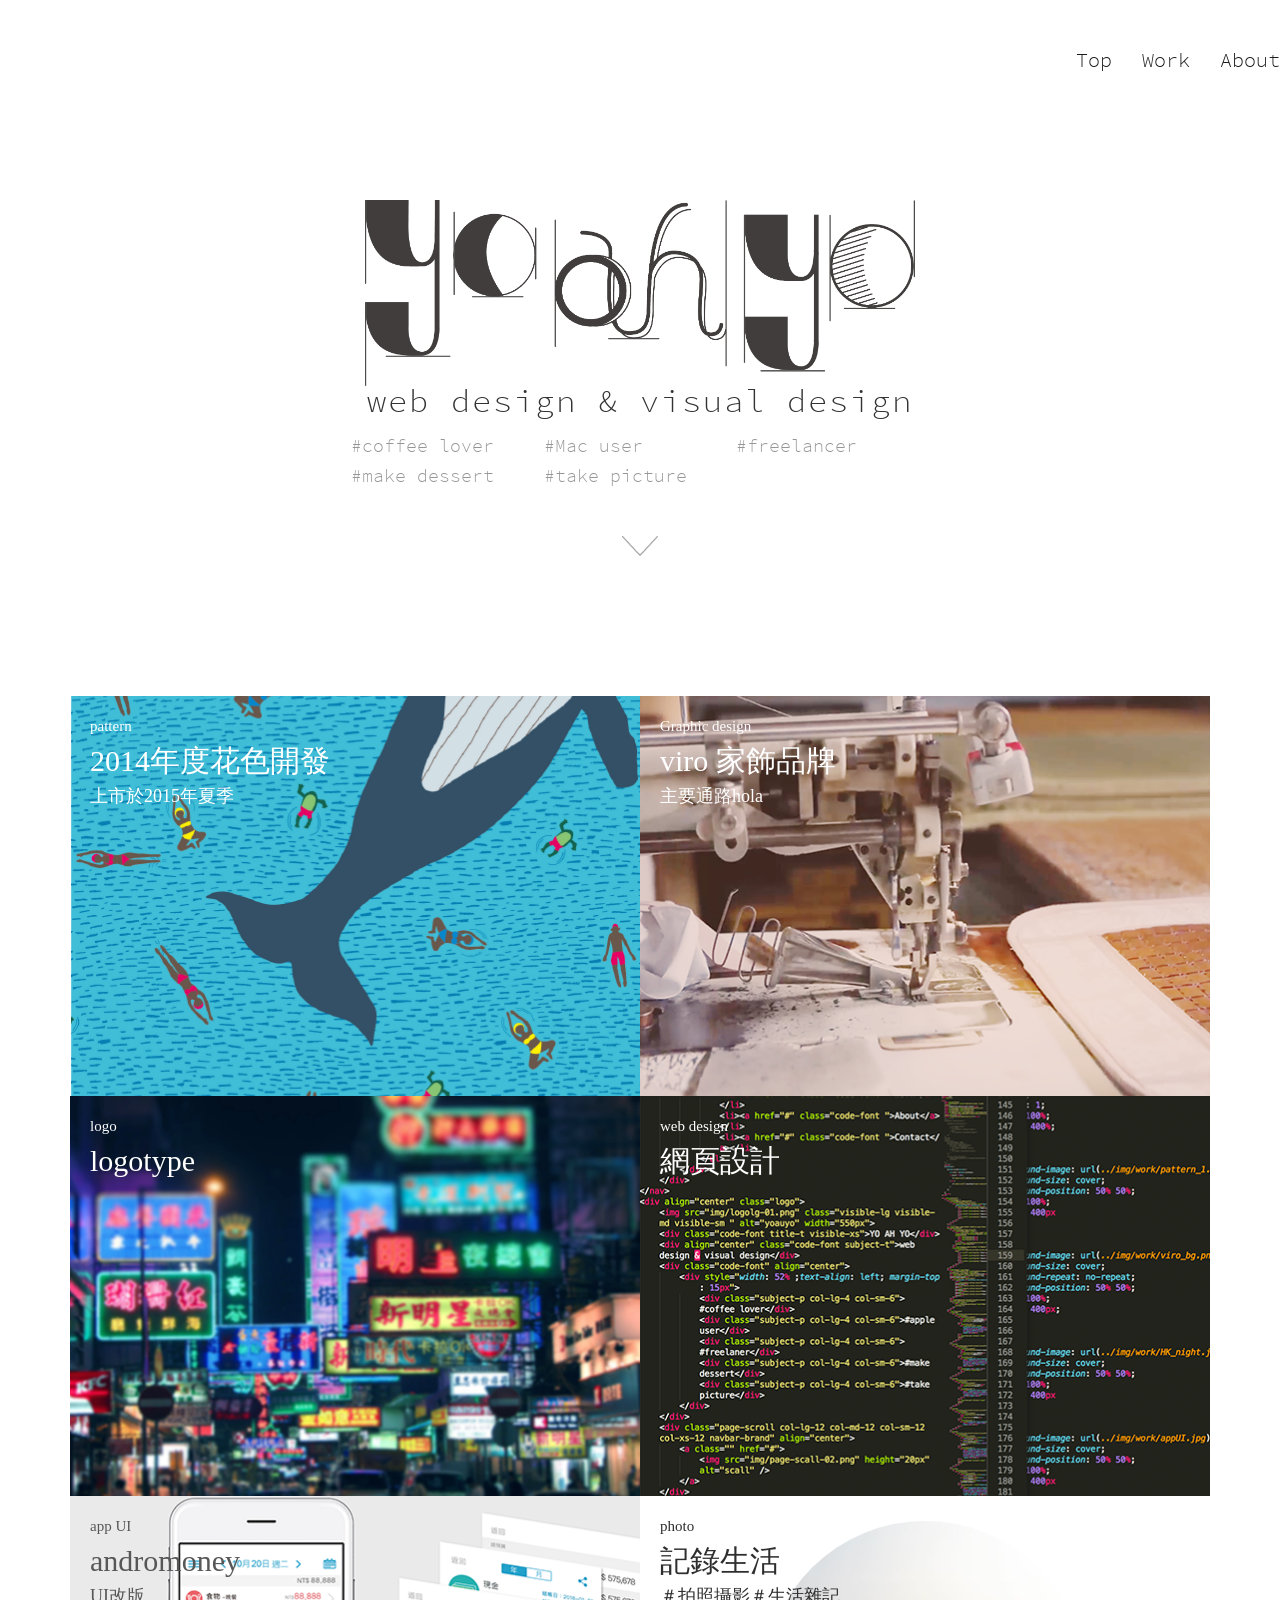
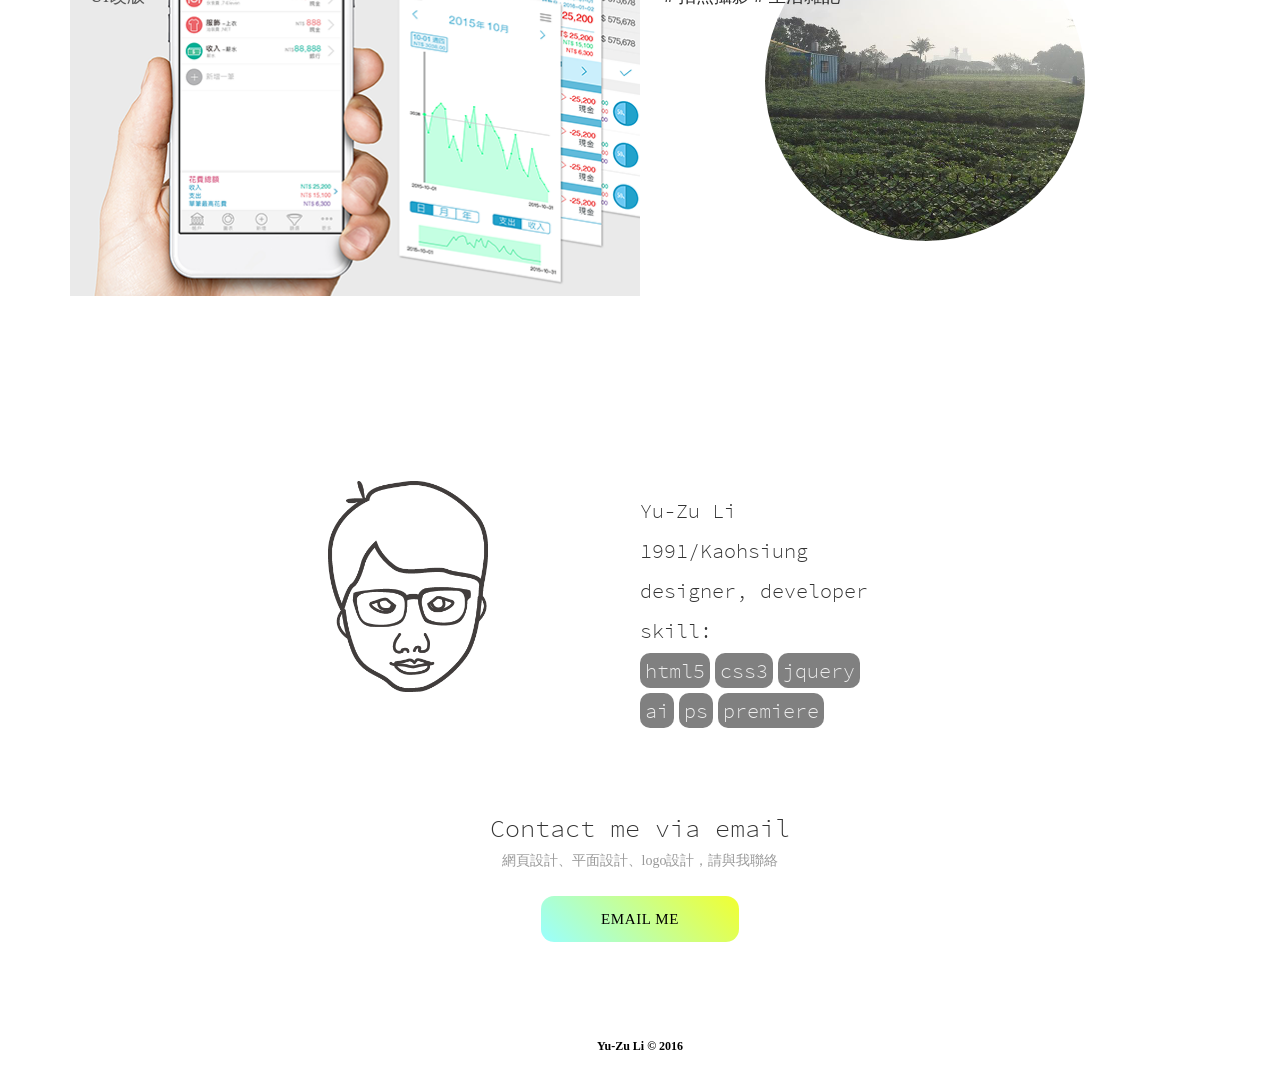
==== index.html @ 6cc07892 "081902" ====
<!DOCTYPE html>
<html lang="zh-Hant-TW">

<head>
    <meta charset="UTF-8">
    <meta name="viewport" content="width=device-width, initial-scale=1">
    <meta name="keywords" content="yoyo design,網頁設計,UI,前端,切版,平面設計,視覺設計,響應式網站,外包,接案,作品集網站,個人作品集,freelancer,psd to html,RWD" />
    <meta name="description" content="yo-ah-yo design" />
    <meta property="og:title" content="yo-ah-yo design" />
    <meta property="og:type" content="web design" />
    <meta property="og:url" content="http://www.yoyowarm.com/" />
    <meta property="og:image" content="http://www.yoyowarm.com/img/logolg-01.png">
    <meta property="og:locale" content="zh_TW" />
    <title>YO-AH-YO web design & visual design</title>
    <link rel="stylesheet" type="text/css" href="bootstrap/css/bootstrap.css">
    <link rel="stylesheet" type="text/css" href="css/style.css">
    <link rel="stylesheet" type="text/css" href="css/reset.css">
    <link rel="stylesheet" type="text/css" href="css/animate.css">
    <link rel="stylesheet" type="text/css" href="nprogress-master/nprogress.css">
    <link rel="stylesheet" type="text/css" href="font-awesome-4.6.3/font-awesome.min.css">
    <link rel="icon" href="img/yo-01.png" type="image/x-icon" />
    <script src="https://ajax.googleapis.com/ajax/libs/jquery/1.11.1/jquery.min.js"></script>
    <script src="bootstrap/js/bootstrap.min.js"></script>
    <script src="nprogress-master/nprogress.js"></script>
    <script src="js/wow.min.js"></script>
    <script src="js/instafeed.js"></script>
    <!--  <script>
    var x;
    $(document).ready(function() {

        $(window).resize(function() {
            
            x = $(window).width();
            if (x > 970) {
                $(".container").addClass('header');
            } else {
                $(".container").removeClass("header")
            }
        });
    });
    </script>
    <script>
    $(function() {
        var shrinkHeader = 1000;
        $(window).scroll(function() {
            var scroll = getCurrentScroll();
            if (scroll >= shrinkHeader) {
                $('.header').addClass('shrink');
            } else {
                $('.header').removeClass('shrink');
            }
        });

        function getCurrentScroll() {
            return window.pageYOffset || document.documentElement.scrollTop;
        }
    });
    </script>
    <script>
    $(function() {

        $(window).scroll(function() {

            var scroll = $(window).scrollTop();

            if (scroll >= 560) {

                $(".scroll").css({"background-position": "50% 0%"});

            } else {

                 $(".scroll").css({"background-position": "50% 50%"});

            }

        });

    })
    </script>-->
    <script>
    $(document).ready(function() {
        // Add smooth scrolling to all links in navbar + footer link
        $(".nav a").on('click', function(event) {
            // Make sure this.hash has a value before overriding default behavior
            if (this.hash !== "") {
                // Prevent default anchor click behavior
                event.preventDefault();

                // Store hash
                var hash = this.hash;

                // Using jQuery's animate() method to add smooth page scroll
                // The optional number (900) specifies the number of milliseconds it takes to scroll to the specified area
                $('html, body').animate({
                    scrollTop: $(hash).offset().top
                }, 800, function() {

                    // Add hash (#) to URL when done scrolling (default click behavior)
                    window.location.hash = hash;
                });
            } // End if
        });
    })
    </script>
    <script type="text/javascript">
    $(function() {
        $(".work").click(function() {
            NProgress.start();
            NProgress.done();
        });
    });
    </script>
    <script>
    $(function() {

        $(window).scroll(function() {

            var scroll = $(window).scrollTop();

            if (scroll >= 560) {

                $(".navbar-scroll").addClass("navbar-fixed-top");

            } else {

                $(".navbar-scroll").removeClass("navbar-fixed-top")

            }

        });

    })
    </script>
    <script type="text/javascript">
    var userFeed = new Instafeed({
        get: 'user',
        userId: '1410287458',
        accessToken: '1410287458.1677ed0.6857c253ad744c9d913aec9f3d56da48'
    });
    userFeed.run();

    function myFunction() {
        userFeed.next();
    }
    </script>
</head>

<body data-spy="scroll">
    <div class="container" id="top">
        <nav class="hidden-xs navbar-scroll">
            <div class="container-fluid col-xs-12">
                <div class="collapse navbar-collapse" style="float: right;margin-right:-50px;margin-top:25px  ">
                    <ul class="nav navbar-nav nav-float nav-text ">
                        <li><a href="#top" class="code-font ">Top</a></li>
                        <li><a href="#work" class="code-font ">Work</a></li>
                        <li><a href="#about" class="code-font ">About</a></li>
                    </ul>
                </div>
            </div>
        </nav>
        <!--top nav-->
        <nav class="navbar navbar-default visible-xs navbar-fixed-top top-nav-collapse">
            <div class="container-fluid col-xs-12">
                <div class="navbar-header" align="">
                    <button type="botton" class="navbar-toggle" data-toggle="collapse" data-target="#myNavbar" aria-expanded="false">
                        <span class="icon-bar"></span>
                        <span class="icon-bar"></span>
                        <span class="icon-bar"></span>
                    </button>
                    <a href="#"><img src="img/logolg-xs-02.png" alt="yo-au-yo" width="150px"></a>
                </div>
                <div class="collapse navbar-collapse" id="myNavbar" aria-expanded="false">
                    <ul class="nav navbar-nav nav-float nav-text mdb-nav">
                        <li><a href="#top" class="code-font ">Top</a></li>
                        <li><a href="#work" class="code-font ">Work</a></li>
                        <li><a href="#about" class="code-font ">About</a></li>
                    </ul>
                </div>
            </div>
        </nav>
        <div align="center" class="logo">
            <img src="img/logolg-01.png" class="visible-lg visible-md visible-sm " alt="yoauyo" width="550px">
            <div class="code-font title-t visible-xs">YO AH YO</div>
            <div align="center" class="code-font subject-t">web design & visual design</div>
            <div class="code-font" align="center">
                <div style="width: 52% ;text-align: left; margin-top: 15px">
                    <div class="subject-p col-lg-4 col-sm-6">#coffee lover</div>
                    <div class="subject-p col-lg-4 col-sm-6">#Mac user</div>
                    <div class="subject-p col-lg-4 col-sm-6">#freelancer</div>
                    <div class="subject-p col-lg-4 col-sm-6">#make dessert</div>
                    <div class="subject-p col-lg-4 col-sm-6">#take picture</div>
                </div>
            </div>
            <div class="page-scroll col-lg-12 col-md-12 col-sm-12 col-xs-12 navbar-brand" align="center">
                <img src="img/page-scall-02.png" height="20px" alt="scall" />
            </div>
        </div>
        <div class="ind_work">
            <div id="work" style="height: 20px"></div>
            <a id="myBtn">
                <div class="work_grid col-md-6 col-sm-12 col-xs-12 ">
                    <div class="work">
                        <div class="work_content">
                            <span class="work_title">pattern</span>
                            <h1 class="work_h1">2014年度花色開發</h1>
                            <p class="work_p">上市於2015年夏季</p>
                        </div>
                        <div class="work_cover ">
                            <div class="work_linear" style="background: linear-gradient(100deg, rgba(89,164,255,1) 0%,rgba(108,175,243,0.26) 52%,rgba(125,185,232,0.98) 99%,rgba(125,185,232,1) 100%); height: 400px;"></div>
                        </div>
                        <div class="work_img scroll" id="work_1" align="center">
                        </div>
                    </div>
                </div>
            </a>
            <a id="myBtn02">
                <div class="work_grid col-md-6 col-sm-12 col-xs-12">
                    <div class="work">
                        <div class="work_content">
                            <span class="work_title">Graphic design</span>
                            <h1 class="work_h1">viro 家飾品牌</h1>
                            <p class="work_p">主要通路hola</p>
                        </div>
                        <div class="work_cover ">
                            <div style="background: linear-gradient(135deg, rgba(219,170,111,1) 15%,rgba(219,170,111,0.77) 27%,rgba(193,143,84,0.21) 56%,rgba(167,115,56,1) 85%,rgba(153,101,42,1) 100%); height: 400px; "></div>
                        </div>
                        <div style="height: 400px; width: 100%;">
                            <div class=" scroll" id="work_2" align="center">
                            </div>
                        </div>
                    </div>
                </div>
            </a>
            <a id="myBtn03">
                <div class="work_grid col-md-6 col-sm-12 col-xs-12">
                    <div class="work">
                        <div class="work_content">
                            <span class="work_title">logo</span>
                            <h1 class="work_h1">logotype</h1>
                        </div>
                        <div class="work_cover ">
                            <div style="background: linear-gradient(130deg, rgba(0,60,114,1) 0%,rgba(0,60,114,1) 10%,rgba(0,60,114,0.26) 52%,rgba(0,60,114,1) 92%,rgba(0,60,114,1) 99%); height: 400px;">
                            </div>
                        </div>
                        <div class="work_img scroll" id="work_3" align="center">
                        </div>
                    </div>
                </div>
            </a>
            <a id="myBtn04">
                <div class="work_grid col-md-6 col-sm-12 col-xs-12">
                    <div class="work">
                        <div class="work_content">
                            <span class="work_title">web design</span>
                            <h1 class="work_h1">網頁設計</h1>
                        </div>
                        <div class="work_cover ">
                            <div style="background: linear-gradient(130deg, rgba(66,63,76,1) 8%,rgba(65,63,77,1) 18%,rgba(63,63,80,0.21) 48%,rgba(61,64,82,1) 79%,rgba(60,64,84,1) 100%); height: 400px;">
                            </div>
                        </div>
                        <div class="work_img scroll" id="work_4" align="center">
                        </div>
                    </div>
                </div>
            </a>
            <a id="myBtn05">
                <div class="work_grid col-md-6 col-sm-12 col-xs-12">
                    <div class="work">
                        <div class="work_content">
                            <span class="work_title" style="color: #575757">app UI</span>
                            <h1 class="work_h1" style="color: #575757">andromoney</h1>
                            <p class="work_p" style="color: #575757">UI改版</p>
                        </div>
                        <div class="work_cover ">
                            <div style="background: linear-gradient(135deg,rgba(207,255,255,1) 0%,rgba(206,254,255,1) 1%,rgba(167,227,247,0) 40%,rgba(155,219,245,0) 52%,rgba(143,211,242,0) 64%,rgba(108,186,235,0.97) 99%,rgba(108,186,235,1) 100%); height: 400px;"></div>
                        </div>
                        <div class="work_img scroll" id="work_5" align="center">
                        </div>
                    </div>
                </div>
            </a>
            <a id="myBtn06">
                <div class="work_grid col-md-6 col-sm-12 col-xs-12">
                    <div class="work">
                        <div class="work_content">
                            <span class="work_title" style="color: #2e2e2e">photo</span>
                            <h1 class="work_h1" style="color: #2e2e2e">記錄生活</h1>
                            <p class="work_p" style="color: #2e2e2e">＃拍照攝影＃生活雜記</p>
                        </div>
                        <div class="work_cover " style="padding-top: 25px">
                            <div style="background: linear-gradient(135deg, rgba(90,150,150,1) 1%,rgba(90,150,150,0.95) 4%,rgba(161,204,204,0.21) 53%,rgba(230,255,255,1) 100%); height: 320px;width: 320px;margin: auto; border-radius: 100%"></div>
                        </div>
                        <div style="height: 400px; width: 100%;padding-top: 25px">
                            <div class="scroll" id="work_6" align="center">
                            </div>
                        </div>
                    </div>
                </div>
            </a>
        </div>
    </div>
    <div class="modal fade" id="myModal" role="dialog">
        <div class="modal-dialog">
            <div class="modal-content">
                <div class="project_head " style="">
                    <button type="button" class="close" data-dismiss="modal">&times;</button>
                    <h2 class="project_title">2014年度花色開發</h2>
                    <p class="project_p">上市於2015夏季</p>
                    <p class="project_p">#pattern</p>
                </div>
                <div class="project_body">
                    <div align="center">
                        <div style="margin: 40px" class="pattern_img">
                            <div class="work_content_p">
                                <p>為一家生產竹席床墊的傳產公司，設計年度新花色，拋去過往購買現成花色，重新設計針對購買客群，產出符合時下色彩形象的花色_</p>
                            </div>
                            <div align="left" style="margin-top: 20px"><span class="work_name">布花名稱:swimmimg pool游泳池</span></div>
                            <img width="100%" src="img/work/pattern/simming_pool-01.jpg" alt="swimming pool">
                            <img width="100%" src="img/work/pattern/outdoor-swimming-pool-01.jpg" alt="swimming-pool野餐墊">
                            <div align="left" style="margin-top: 20px"><span class="work_name">布花名稱:城武大拇哥</span></div>
                            <img width="100%" src="img/work/pattern/Shirotake.jpg" alt="城武大拇哥">
                            <img width="100%" src="img/work/pattern/3d_room04.jpg" alt="城武床墊＆和式房間">
                            <div align="left" style="margin-top: 20px"><span class="work_name">布花名稱:bopomo</span></div>
                            <img width="100%" src="img/work/pattern/bopomo(AB).jpg" alt="bopomo">
                            <img width="100%" src="img/work/pattern/ROFN-bopomo.jpg" alt="bopomo便利墊">
                            <div align="left" style="margin-top: 20px"><span class="work_name">3D建模床墊展示</span></div>
                            <img width="100%" src="img/work/pattern/3d_room.jpg" alt="2015新布花3d房間">
                            <img width="100%" src="img/work/pattern/3d_room02.jpg" alt="2015新布花3d房間">
                            <img width="100%" src="img/work/pattern/3d_room03.jpg" alt="2015新布花3d房間">
                        </div>
                    </div>
                </div>
            </div>
        </div>
    </div>
    <div class="modal fade" id="myModal02" role="dialog">
        <div class="modal-dialog">
            <div class="modal-content">
                <div class="project_head ">
                    <button type="button" class="close" data-dismiss="modal">&times;</button>
                    <h2 class="project_title">viro 家飾品牌</h2>
                    <p class="project_p">主要通路hola</p>
                    <p class="project_p">#graphic design</p>
                </div>
                <div class="project_body">
                    <div align="center">
                        <div style="margin: 20px">
                            <img width="60%" src="img/work/viro/viro_logo.jpg" alt="viro logo">
                            <img width="60%" src="img/work/viro/viro-living.jpg" alt="礫窩家居">
                            <div style="border-bottom: 1px dashed #adadad;width: 90%; margin: 40px" align="center"></div>
                            <div align="left" style="margin-top: 20px; margin-left: 30px"><span class="work_name">商品卡</span></div>
                            <img width="70%" src="img/work/viro/Product_Card01.jpg" alt="Product Card">
                            <img width="70%" src="img/work/viro/Product_Card02.jpg" alt="Product Card">
                            <div style="border-bottom: 1px dashed #adadad;width: 90%; margin: 40px" align="center"></div>
                            <div align="left" style="margin-top: 20px; margin-left: 30px"><span class="work_name">2015專案商品卡</span></div>
                            <div><img width="50%" src="img/work/viro/01.png" alt="三角枕">
                                <img width="30%" style="margin-bottom: 50px" src="img/work/viro/05.png" alt="淳風麻將三角立體靠枕商品卡"></div>
                            <div>
                                <img width="50%" src="img/work/viro/02.png" alt="三角枕與連續坐墊">
                                <img width="30%" src="img/work/viro/09.png" alt="淳風麻將連續式座墊商品卡">
                            </div>
                            <div>
                                <img width="50%" src="img/work/viro/03.png" alt="立體坐墊.png">
                                <img width="30%" src="img/work/viro/07.png" alt="淳風麻將立體座墊商品卡">
                            </div>
                            <div>
                                <img width="50%" src="img/work/viro/04.png" alt="枕片2">
                                <img width="30%" src="img/work/viro/08.png" alt="淳風麻將枕套商品卡">
                            </div>
                            <div>
                                <img width="50%" src="img/work/viro/10.png" alt="單人蓆">
                                <img width="30%" src="img/work/viro/06.png" alt="風麻將可拆式涼蓆商品卡">
                            </div>
                            <div style="border-bottom: 1px dashed #adadad;width: 90%; margin: 60px" align="center"></div>
                        </div>
                    </div>
                </div>
            </div>
        </div>
    </div>
    <div class="modal fade" id="myModal03" role="dialog">
        <div class="modal-dialog">
            <div class="modal-content">
                <div class="project_head ">
                    <button type="button" class="close" data-dismiss="modal">&times;</button>
                    <h2 class="project_title">logotype</h2>
                    <p class="project_p"></p>
                    <p class="project_p">#logo</p>
                </div>
                <div class="project_body">
                    <div align="center">
                        <div style="margin-top: 200px">
                            <img width="45%" src="img/work/logo/li-yu-zu.jpg" alt="liyuzu_logo">
                        </div>
                        <div class="logo_content">
                            <img width="55%" src="img/work/logo/yoahyo-01.jpg" alt="yoahyo webdesign">
                        </div>
                        <div class="logo_content">
                            <img width="55%" src="img/work/logo/loofah-01.jpg" alt="在地籽">
                        </div>
                        <div class="logo_content">
                            <img width="45%" src="img/work/logo/dumplings-01.jpg" alt="手工水餃">
                        </div>
                        <div class="logo_content" style="background: #e95535;padding: 80px;">
                            <img style="margin-top: 40px" width="60%" src="img/work/logo/butchers03-01.png" alt="良物肉舖子01">
                        </div>
                        <div class="logo_content">
                            <img width="35%" src="img/work/logo/butchers02-01.png" alt="良物肉舖子02">
                        </div>
                        <div class="logo_content" style="background: #e95535;padding: 50px;">
                            <img width="35%" src="img/work/logo/butchers01-01.png" alt="良物肉舖子03">
                        </div>
                        <div class="logo_content">
                            <img width="88%" src="img/work/logo/kowloon-01.png" alt="九龍皇帝字">
                        </div>
                        <div class="logo_content">
                            <img width="88%" src="img/work/logo/kowloon02-01.png" alt="九龍皇帝字">
                        </div>
                        <div style="margin-bottom: 100px"> </div>
                    </div>
                </div>
            </div>
        </div>
    </div>
    <div class="modal fade" id="myModal04" role="dialog">
        <div class="modal-dialog">
            <div class="modal-content">
                <div class="project_head ">
                    <button type="button" class="close" data-dismiss="modal">&times;</button>
                    <h2 class="project_title">網頁設計</h2>
                    <p class="project_p"></p>
                    <p class="project_p">#web design</p>
                </div>
                <div class="project_body">
                    <div align="center">
                        <div align="left" style="margin-top: 20px; margin-left: 30px"><span class="work_name">茂盛公司官網設計</span></div>
                        <div style="margin: 30px">
                            <div id="myCarousel" class="carousel slide" data-ride="carousel">
                                <!-- Indicators -->
                                <ol class="carousel-indicators">
                                    <li data-target="#myCarousel" data-slide-to="0" class="active"></li>
                                    <li data-target="#myCarousel" data-slide-to="1"></li>
                                </ol>
                                <!-- Wrapper for slides -->
                                <div class="carousel-inner" role="listbox">
                                    <div class="item active">
                                        <img width="70%" style="box-shadow: 1px 1px 15px #656565" src="img/work/web/13.jpg" alt="茂盛官網設計">
                                    </div>
                                    <div class="item">
                                        <img width="70%" style="box-shadow: 1px 1px 15px #656565" src="img/work/web/14.jpg" alt="茂盛官網設計">
                                    </div>
                                </div>
                                <!-- Left and right controls -->
                                <a class="left carousel-control" href="#myCarousel" role="button" data-slide="prev">
                                    <span class="glyphicon glyphicon-chevron-left" aria-hidden="true"></span>
                                    <span class="sr-only">Previous</span>
                                </a>
                                <a class="right carousel-control" href="#myCarousel" role="button" data-slide="next">
                                    <span class="glyphicon glyphicon-chevron-right" aria-hidden="true"></span>
                                    <span class="sr-only">Next</span>
                                </a>
                            </div>
                        </div>
                        <div align="left" style="margin-top: 20px; margin-left: 30px"><span class="work_name">菲夢麗彈簧床官網設計</span></div>
                        <div style="margin: 30px">
                            <div id="myCarousel02" class="carousel slide" data-ride="carousel">
                                <!-- Indicators -->
                                <ol class="carousel-indicators">
                                    <li data-target="#myCarousel02" data-slide-to="0" class="active"></li>
                                    <li data-target="#myCarousel02" data-slide-to="1"></li>
                                </ol>
                                <!-- Wrapper for slides -->
                                <div class="carousel-inner" role="listbox">
                                    <div class="item active">
                                        <img width="70%" style="box-shadow: 1px 1px 15px #656565" src="img/work/web/15.jpg" alt="菲夢麗彈簧床官網設計">
                                    </div>
                                    <div class="item">
                                        <img width="70%" style="box-shadow: 1px 1px 15px #656565" src="img/work/web/16.jpg" alt="菲夢麗彈簧床官網設計">
                                    </div>
                                </div>
                                <!-- Left and right controls -->
                                <a class="left carousel-control" href="#myCarousel02" role="button" data-slide="prev">
                                    <span class="glyphicon glyphicon-chevron-left" aria-hidden="true"></span>
                                    <span class="sr-only">Previous</span>
                                </a>
                                <a class="right carousel-control" href="#myCarousel02" role="button" data-slide="next">
                                    <span class="glyphicon glyphicon-chevron-right" aria-hidden="true"></span>
                                    <span class="sr-only">Next</span>
                                </a>
                            </div>
                            <div align="left" style="margin-top: 20px; margin-left: 30px"><span class="work_name">一擊運動分析網</span></div>
                            <div style="margin: 30px">
                                <img width="88%" src="img/work/web/11.png" alt="一擊運動分析網">
                            </div>
                            <div align="left" style="margin-top: 20px; margin-left: 30px"><span class="work_name">布魯克運動分析網</span></div>
                            <div style="margin: 30px">
                                <img width="88%" src="img/work/web/12.png" alt="布魯克運動分析網">
                            </div>
                        </div>
                    </div>
                </div>
            </div>
        </div>
    </div>
    <div class="modal fade" id="myModal05" role="dialog">
        <div class="modal-dialog">
            <div class="modal-content">
                <div class="project_head ">
                    <button type="button" class="close" data-dismiss="modal">&times;</button>
                    <h2 class="project_title">andromoney</h2>
                    <p class="project_p">UI 改版</p>
                    <p class="project_p">#app UI</p>
                </div>
                <div class="project_body">
                    <div align="center">
                        <div style="margin:10px">
                            <img width="90%" src="img/work/UI/andromoney_1-01.jpg" alt="記帳app">
                            <img style="margin-top: -2px" width="90%" src="img/work/UI/andromoney_2-01.jpg" alt="記帳app">
                            <img style="margin-top: -2px" width="90%" src="img/work/UI/andromoney_3-01.jpg" alt="記帳app">
                            <img style="margin-top: -2px" width="90%" src="img/work/UI/andromoney_4-01.jpg" alt="記帳app">
                            <img style="margin-top: -2px" width="90%" src="img/work/UI/andromoney_5-01.jpg" alt="記帳app">
                            <img style="margin-top: -2px" width="90%" src="img/work/UI/andromoney_6-01.jpg" alt="記帳app">
                            <img style="margin-top: -2px" width="90%" src="img/work/UI/andromoney_7-01.jpg" alt="記帳app">
                        </div>
                    </div>
                </div>
            </div>
        </div>
    </div>
    <div class="modal fade" id="myModal06" role="dialog">
        <div class="modal-dialog">
            <div class="modal-content">
                <div class="project_head ">
                    <button type="button" class="close" data-dismiss="modal">&times;</button>
                    <h2 class="project_title">記錄生活</h2>
                    <p class="project_p">拍照攝影生活雜記</p>
                    <p class="project_p">#photograph</p>
                </div>
                <div class="project_body">
                    <div align="center">
                        <div style="margin: 30px">
                            <div id="instafeed"></div>
                            <div>
                                <button onclick="myFunction()" class="ig_more">載入更多內容</button>
                            </div>
                        </div>
                    </div>
                </div>
            </div>
        </div>
    </div>
    <div class="about " style="visibility: visible;" id="about">
        <div align="center" class="col-lg-6 col-md-6 col-sm-6 col-xs-12">
            <img width="160px" src="img/yuzu-01.png" alt="yuzu">
        </div>
        <div align="left" class="col-lg-6 col-md-6 col-sm-6 col-xs-12 about_list">
            <ul class="code-font" style="text-align: left">
                <li>Yu-Zu Li</li>
                <li>1991/Kaohsiung </li>
                <li>designer, developer </li>
                <li>skill:</li>
                <li><span class="skill">html5</span><span class="skill">css3</span><span class="skill">jquery</span></li>
                <li><span class="skill">ai</span><span class="skill">ps</span><span class="skill">premiere</span> </li>
            </ul>
        </div>
    </div>
    <div class="content col-lg-12 col-md-12 col-xs-12" align="center">
    <div class="code-font" style="font-size: 25px">Contact me via email</div>
    <div align="center" style="color: #999;line-height:40px; font-size: 14px; margin-bottom: 30px">網頁設計、平面設計、logo設計，請與我聯絡</div>
    <div><a href="mailto:po8867@gmail.com" class="button" style="text-decoration:none"> EMAIL ME </a></div>

    </div>
<div class="footer col-lg-12 col-md-12 col-xs-12" align="center">Yu-Zu Li © 2016</div>
    <script>
    $(document).ready(function() {
        $("#myBtn").click(function() {
            $("#myModal").modal();
        });
        $("#myBtn02").click(function() {
            $("#myModal02").modal();
        });
        $("#myBtn03").click(function() {
            $("#myModal03").modal();
        });
        $("#myBtn04").click(function() {
            $("#myModal04").modal();
        });
        $("#myBtn05").click(function() {
            $("#myModal05").modal();
        });
        $("#myBtn06").click(function() {
            $("#myModal06").modal();
        });
    });
    </script>
</body>

</html>
---- css/style.css ----
@font-face {
    font-family: "source-code-pro-light";
    src: url(../font/SourceCodePro-Light.ttf);
}

::selection {
    background: #ababab;
    color: #fff;
}

::-moz-selection {
    background: #ababab;
    color: #fff;
}

img::selection {
    background: transparent;
}

img::-moz-selection {
    background: transparent;
}

.code-font {
    font-family: source-code-pro-light, Monaco, "Bitstream Vera Sans Mono", "Lucida Console", Terminal, monospace;
}

.nav-text {
    font-size: 20px;
}

.nav-float {
    text-align: center;
}

.top-nav-collapse {
    background-color: #fff;
    margin-top: 0
}

.logo {
    margin: 15px;
    margin-top: 200px;
}

.subject-t {
    font-size: 32px;
    font-weight: lighter;
    line-height: 30px;
    letter-spacing: 2px;
}

.title-t {
    font-size: 65px;
    font-weight: 900;
    border-bottom: 1px #000 solid;
    margin-bottom: 20px
}

.subject-p {
    font-size: 18px;
    color: #969696;
    line-height: 30px;
}

.mdb-nav {
    background-color: #f7f7f7;
    box-shadow: 0px 1px 7px #ababab;
}

.mdb-nav li>a {
    padding: 16px;
}

.mdb-nav:hover {
    background-color: #e5e5e5
}

.page-scroll {
    margin: 30px 0;
}

.navbar-brand {
    animation: mymove 1.5s infinite;
    -webkit-animation: mymove 1.5s infinite;
}

@-webkit-keyframes mymove {
    0% {
        top: 0
    }
    50% {
        top: 30px
    }
    100% {
        top: 0
    }
}

@keyframes mymove {
    0% {
        top: 0
    }
    50% {
        top: 30px
    }
    100% {
        top: 0
    }
}

@media (min-width: 0px) {
    .ind_work {
        margin-top: 160px
    }
}

@media (min-width: 768px) {
    .ind_work {
        margin-top: 260px
    }
}

@media (min-width: 992px) {
    .ind_work {
        margin-top: 260px
    }
}

@media (min-width: 1200px) {
    .ind_work {
        margin-top: 260px
    }
}

@media (min-width: 768px) {
    .modal-dialog {
        width: 750px;
        margin: 30px auto;
    }
}

@media (min-width: 992px) {
    .modal-dialog {
        width: 1000px;
        margin: 30px auto;
    }
}

.work {
    position: relative;
    cursor: pointer;
    widows: 100%;
}

.work:hover .work_cover {
    opacity: 1;
}

.work_grid {
    height: 400px;
    background-color: #fff;
    overflow: hidden;
}

.work_content {
    position: absolute;
    padding-top: 15px;
    padding-left: 20px;
    z-index: 5
}

.work_img {
    position: absolute;
    top: 0;
    left: 0;
    z-index: 1;
    width: 100%;
    height: 400%;
}

#work_1 {
    background-image: url(../img/work/pattern_1.png);
    background-size: cover;
    background-position: 50% 50%;
    width: 100%;
    height: 400px;
    transition: all 0.5s
}

#work_2 {
    background-image: url(../img/work/viro_bg.png);
    background-size: cover;
    background-repeat: no-repeat;
    background-position: 50% 50%;
    width: 100%;
    height: 400px;
    transition: all 0.5s
}

#work_3 {
    background-image: url(../img/work/HK_night.png);
    background-size: cover;
    background-position: 50% 50%;
    width: 100%;
    height: 400px;
    transition: all 0.5s
}

#work_4 {
    background-image: url(../img/work/code.png);
    background-size: cover;
    background-position: 50% 50%;
    width: 100%;
    height: 400px;
    transition: all 0.5s
}

#work_5 {
    background-image: url(../img/work/appUI.png);
    background-size: cover;
    background-position: 50% 50%;
    width: 100%;
    height: 400px;
    transition: all 0.5s
}

#work_6 {
    background-image: url(../img/work/ig_cover.jpg);
    background-size: contain;
    background-repeat: no-repeat;
    background-position: 50% 50%;
    width: 320px;
    height: 320px;
    border-radius: 100%;
    margin: auto;
    transition: all 0.5s
}

.work_cover {
    position: absolute;
    padding-left: 0;
    padding-top: 0;
    width: 100%;
    opacity: 0;
    transition: all 1s;
    z-index: 3
}

.work_title {
    color: #fff;
    font-size: 15px;
    line-height: 30px;
}

.work_h1 {
    color: #fff;
    font-size: 30px;
    line-height: 40px;
    margin-bottom: 0px
}

.work_p {
    font-size: 18px;
    line-height: 30px;
    color: #fff
}

.work_content_p {
    font-size: 14px;
    color: #6f6f6f;
    line-height: 20px;
    margin: 20px;
    letter-spacing: 1px;
    font-weight: lighter;
}

.work_name {
    font-size: 14px;
    color: gray;
    padding: 3px;
    left: 15px;
    letter-spacing: 2px
}

.project_head {
    height: 135px;
    padding: 20px;
    background-color: #fcfcfc;
    border-bottom: 1px solid #e8e8e8;
    border-radius: 3px 3px 0 0;
    border-top: 1px solid #fff;
}

.project_title {
    font-size: 28px;
    line-height: 38px;
    color: #262626;
    font-weight: 200;
}

.project_p {
    font-size: 14px;
    color: gray;
    line-height: 22px
}

.project_body {
    background-color: #fff;
}

.about {
    margin: 0 auto;
    width: 78%;
    height: 350px;
    padding: 35px;
    margin-top: 150px
}

.about_list {
    font-size: 20px;
    margin-top: 10px;
    line-height: 40px
}
.skill {
    color: #eee;
    background: #808080;
    padding: 5px;
    margin-right: 5px;
    border-radius: 10px

}
.navbar-scroll {
    float: right;
    margin-right: -50px;
    margin-top: 10px
}


/*也是針對想要的畫面做修正*/

.navbar-scroll.navbar-fixed-top {
    padding: 0px 0;
    margin-right: 60px;
}

.navbar-scroll.navbar-fixed-top>div ul {
    background-color: #fff;
    box-shadow: 1px 1px 3px #ababab;
}


/*.header {
    position: fixed;
    top: 0;
    left: 0;
    width: 100%;
    background: #fff;
    z-index: 1000;
    height: 100%;
    overflow: auto;
    -webkit-transition: all 0.3s;
    -moz-transition: all 0.3s;
    transition: all 0.3s;
    text-align:center;
    line-height:160px;

}*/

.header.shrink {
    height: 100px;
    line-height: 80px;
    width: 90%;
    margin-left: 80px
}

.content {
    margin-top: 20px;
    height: 200px;
    /*just to get the page to scroll*/
}

.ig_more {
    color: #413d3c;
    border: 1px solid #413d3c;
    border-radius: 100%;
    padding: 15px;
    margin-top: 20px;
    font-size: 16px;
    background: #fff;
    width: 130px;
    height: 130px;
    font-weight: 500;
    transition: all 0.5s
}

.ig_more:hover {
    color: #5a9696;
    border: 1px solid #5a9696;
}

#instafeed img {
    width: 190px;
    height: 190px
}

.pattern_img img {
    padding: 8px
}

.logo_content {
    margin-top: 350px;
}
.button {

    color: black;
    background: linear-gradient(45deg, rgba(153,255,255,1) 0%,rgba(241,255,48,1) 100%);
  font-weight: 900;
    padding: 1em 4em;
    margin-top:60px;
    width: auto;
    letter-spacing:  0.04em;
    font-size: 15px;
    font-weight: 500;
    text-decoration:none;
    text-align: center;
    text-transform: uppercase;
    border-radius: 13px;
    transition: all 0.3s;
}
.button:hover {
    background: #413d3c;
    color: #fff;
    
}
.footer {
    height: 60px;
    line-height: 60px;
    font-weight: 900;
    color: black;
    font-size: 12px
}
---- nprogress-master/nprogress.css ----
/* Make clicks pass-through */
#nprogress {
  pointer-events: none;
}

#nprogress .bar {
  background: #29d;

  position: fixed;
  z-index: 1031;
  top: 0;
  left: 0;

  width: 100%;
  height: 2px;
}

/* Fancy blur effect */
#nprogress .peg {
  display: block;
  position: absolute;
  right: 0px;
  width: 100px;
  height: 100%;
  box-shadow: 0 0 10px #29d, 0 0 5px #29d;
  opacity: 1.0;

  -webkit-transform: rotate(3deg) translate(0px, -4px);
      -ms-transform: rotate(3deg) translate(0px, -4px);
          transform: rotate(3deg) translate(0px, -4px);
}

/* Remove these to get rid of the spinner */
#nprogress .spinner {
  display: block;
  position: fixed;
  z-index: 1031;
  top: 15px;
  right: 15px;
}

#nprogress .spinner-icon {
  width: 18px;
  height: 18px;
  box-sizing: border-box;

  border: solid 2px transparent;
  border-top-color: #29d;
  border-left-color: #29d;
  border-radius: 50%;

  -webkit-animation: nprogress-spinner 400ms linear infinite;
          animation: nprogress-spinner 400ms linear infinite;
}

.nprogress-custom-parent {
  overflow: hidden;
  position: relative;
}

.nprogress-custom-parent #nprogress .spinner,
.nprogress-custom-parent #nprogress .bar {
  position: absolute;
}

@-webkit-keyframes nprogress-spinner {
  0%   { -webkit-transform: rotate(0deg); }
  100% { -webkit-transform: rotate(360deg); }
}
@keyframes nprogress-spinner {
  0%   { transform: rotate(0deg); }
  100% { transform: rotate(360deg); }
}
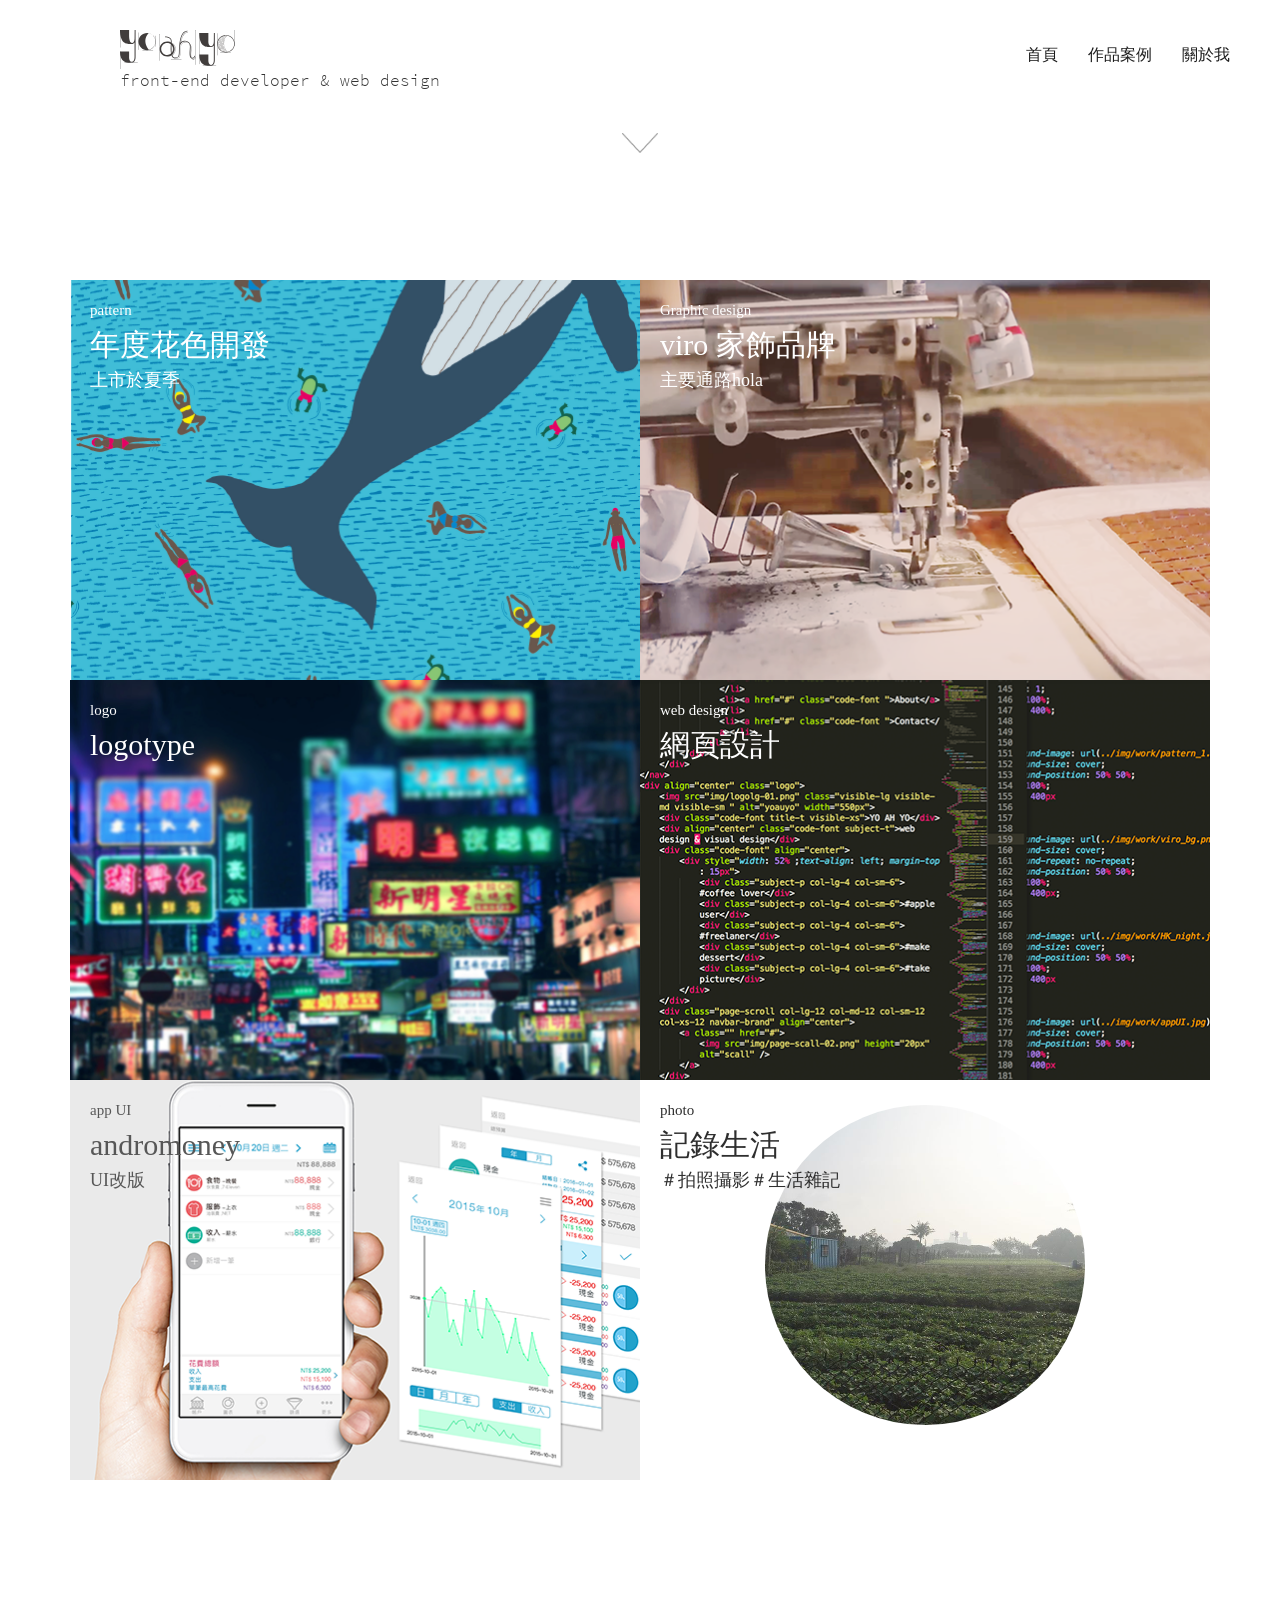
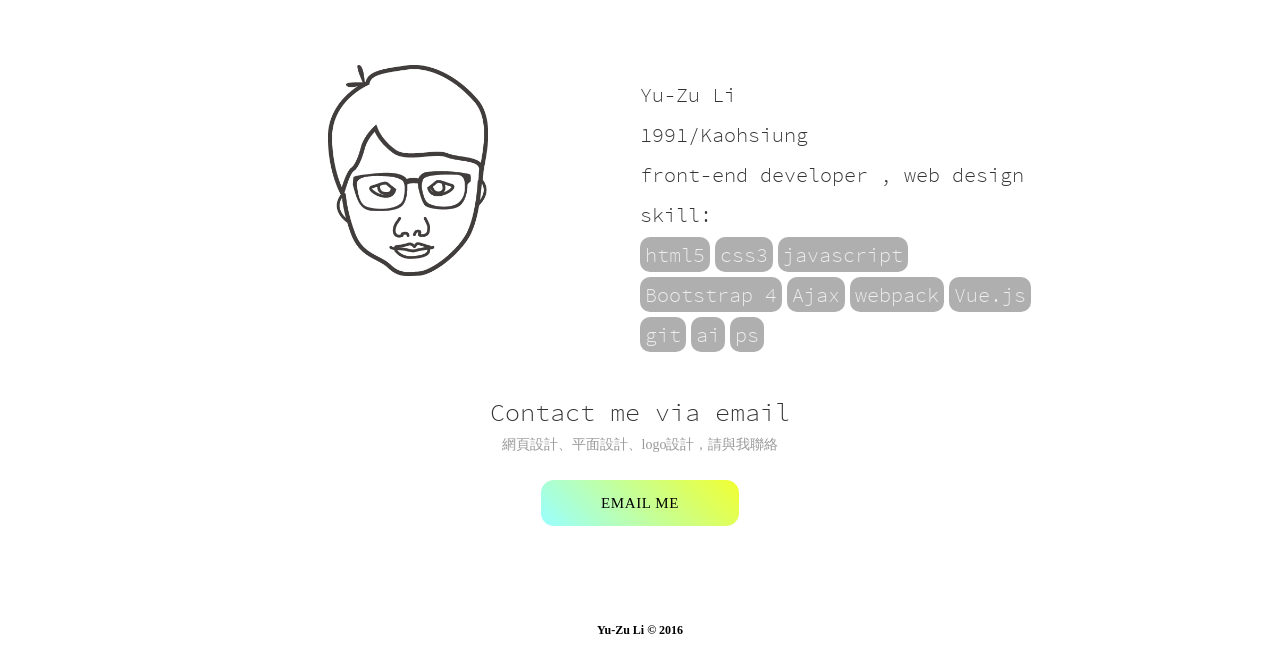
==== commit 1a01ccb3: "Modify nav bar" ====
--- a/index.html
+++ b/index.html
@@ -9,9 +9,9 @@
     <meta property="og:title" content="yo-ah-yo design" />
     <meta property="og:type" content="web design" />
     <meta property="og:url" content="http://www.yoyowarm.com/" />
-    <meta property="og:image" content="http://www.yoyowarm.com/img/logolg-01.png">
+    <meta property="og:image" content="../img/logolg-01.png">
     <meta property="og:locale" content="zh_TW" />
-    <title>YO-AH-YO web design & visual design</title>
+    <title> web design & visual design</title>
     <link rel="stylesheet" type="text/css" href="bootstrap/css/bootstrap.css">
     <link rel="stylesheet" type="text/css" href="css/style.css">
     <link rel="stylesheet" type="text/css" href="css/reset.css">
@@ -78,82 +78,86 @@
     })
     </script>-->
     <script>
-    $(document).ready(function() {
-        // Add smooth scrolling to all links in navbar + footer link
-        $(".nav a").on('click', function(event) {
-            // Make sure this.hash has a value before overriding default behavior
-            if (this.hash !== "") {
-                // Prevent default anchor click behavior
-                event.preventDefault();
-
-                // Store hash
-                var hash = this.hash;
-
-                // Using jQuery's animate() method to add smooth page scroll
-                // The optional number (900) specifies the number of milliseconds it takes to scroll to the specified area
-                $('html, body').animate({
-                    scrollTop: $(hash).offset().top
-                }, 800, function() {
-
-                    // Add hash (#) to URL when done scrolling (default click behavior)
-                    window.location.hash = hash;
-                });
-            } // End if
+        $(document).ready(function() {
+            // Add smooth scrolling to all links in navbar + footer link
+            $(".nav a").on('click', function(event) {
+                // Make sure this.hash has a value before overriding default behavior
+                if (this.hash !== "") {
+                    // Prevent default anchor click behavior
+                    event.preventDefault();
+
+                    // Store hash
+                    var hash = this.hash;
+
+                    // Using jQuery's animate() method to add smooth page scroll
+                    // The optional number (900) specifies the number of milliseconds it takes to scroll to the specified area
+                    $('html, body').animate({
+                        scrollTop: $(hash).offset().top
+                    }, 800, function() {
+
+                        // Add hash (#) to URL when done scrolling (default click behavior)
+                        window.location.hash = hash;
+                    });
+                } // End if
+            });
+        })
+    </script>
+    <script type="text/javascript">
+        $(function() {
+            $(".work").click(function() {
+                NProgress.start();
+                NProgress.done();
+            });
         });
-    })
+    </script>
+    <script>
+        $(function() {
+
+            $(window).scroll(function() {
+
+                var scroll = $(window).scrollTop();
+
+                if (scroll >= 560) {
+
+                    $(".navbar-scroll").addClass("navbar-fixed-top");
+
+                } else {
+
+                    $(".navbar-scroll").removeClass("navbar-fixed-top")
+
+                }
+
+            });
+
+        })
     </script>
     <script type="text/javascript">
-    $(function() {
-        $(".work").click(function() {
-            NProgress.start();
-            NProgress.done();
+        var userFeed = new Instafeed({
+            get: 'user',
+            userId: '1410287458',
+            accessToken: '1410287458.1677ed0.6857c253ad744c9d913aec9f3d56da48'
         });
-    });
-    </script>
-    <script>
-    $(function() {
-
-        $(window).scroll(function() {
-
-            var scroll = $(window).scrollTop();
-
-            if (scroll >= 560) {
-
-                $(".navbar-scroll").addClass("navbar-fixed-top");
-
-            } else {
-
-                $(".navbar-scroll").removeClass("navbar-fixed-top")
-
-            }
-
-        });
-
-    })
-    </script>
-    <script type="text/javascript">
-    var userFeed = new Instafeed({
-        get: 'user',
-        userId: '1410287458',
-        accessToken: '1410287458.1677ed0.6857c253ad744c9d913aec9f3d56da48'
-    });
-    userFeed.run();
-
-    function myFunction() {
-        userFeed.next();
-    }
+        userFeed.run();
+
+        function myFunction() {
+            userFeed.next();
+        }
     </script>
 </head>
 
 <body data-spy="scroll">
     <div class="container" id="top">
         <nav class="hidden-xs navbar-scroll">
-            <div class="container-fluid col-xs-12">
-                <div class="collapse navbar-collapse" style="float: right;margin-right:-50px;margin-top:25px  ">
+            <div class=" col-xs-4">
+                <a href="#"><img src="img/logo.svg" alt="yo-au-yo" width="115px"></a>
+                <div class="code-font">front-end developer & web design</div>
+            </div>
+            <div class="container-fluid col-xs-8">
+                <div class="collapse navbar-collapse" style="float: right;/*margin-right:-50px;margin-top:25px */ ">
                     <ul class="nav navbar-nav nav-float nav-text ">
-                        <li><a href="#top" class="code-font ">Top</a></li>
-                        <li><a href="#work" class="code-font ">Work</a></li>
-                        <li><a href="#about" class="code-font ">About</a></li>
+                        <li><a href="#top" style="font-weight: 300;font-size: 16px">首頁</a></li>
+                        <li><a href="#work" style="font-weight: 300;font-size: 16px">作品案例</a></li>
+                        <li><a href="#about" style="font-weight: 300;font-size: 16px">關於我</a></li>
                     </ul>
                 </div>
             </div>
@@ -178,19 +182,11 @@
                 </div>
             </div>
         </nav>
+
         <div align="center" class="logo">
-            <img src="img/logolg-01.png" class="visible-lg visible-md visible-sm " alt="yoauyo" width="550px">
             <div class="code-font title-t visible-xs">YO AH YO</div>
-            <div align="center" class="code-font subject-t">web design & visual design</div>
-            <div class="code-font" align="center">
-                <div style="width: 52% ;text-align: left; margin-top: 15px">
-                    <div class="subject-p col-lg-4 col-sm-6">#coffee lover</div>
-                    <div class="subject-p col-lg-4 col-sm-6">#Mac user</div>
-                    <div class="subject-p col-lg-4 col-sm-6">#freelancer</div>
-                    <div class="subject-p col-lg-4 col-sm-6">#make dessert</div>
-                    <div class="subject-p col-lg-4 col-sm-6">#take picture</div>
-                </div>
-            </div>
+            <div align="center" class="code-font subject-t visible-xs">web design & visual design</div>
+
             <div class="page-scroll col-lg-12 col-md-12 col-sm-12 col-xs-12 navbar-brand" align="center">
                 <img src="img/page-scall-02.png" height="20px" alt="scall" />
             </div>
@@ -202,8 +198,8 @@
                     <div class="work">
                         <div class="work_content">
                             <span class="work_title">pattern</span>
-                            <h1 class="work_h1">2014年度花色開發</h1>
-                            <p class="work_p">上市於2015年夏季</p>
+                            <h1 class="work_h1">年度花色開發</h1>
+                            <p class="work_p">上市於夏季</p>
                         </div>
                         <div class="work_cover ">
                             <div class="work_linear" style="background: linear-gradient(100deg, rgba(89,164,255,1) 0%,rgba(108,175,243,0.26) 52%,rgba(125,185,232,0.98) 99%,rgba(125,185,232,1) 100%); height: 400px;"></div>
@@ -302,7 +298,7 @@
     <div class="modal fade" id="myModal" role="dialog">
         <div class="modal-dialog">
             <div class="modal-content">
-                <div class="project_head " style="">
+                <div class="project_head ">
                     <button type="button" class="close" data-dismiss="modal">&times;</button>
                     <h2 class="project_title">2014年度花色開發</h2>
                     <p class="project_p">上市於2015夏季</p>
@@ -367,10 +363,7 @@
                                 <img width="50%" src="img/work/viro/04.png" alt="枕片2">
                                 <img width="30%" src="img/work/viro/08.png" alt="淳風麻將枕套商品卡">
                             </div>
-                            <div>
-                                <img width="50%" src="img/work/viro/10.png" alt="單人蓆">
-                                <img width="30%" src="img/work/viro/06.png" alt="風麻將可拆式涼蓆商品卡">
-                            </div>
+
                             <div style="border-bottom: 1px dashed #adadad;width: 90%; margin: 60px" align="center"></div>
                         </div>
                     </div>
@@ -396,13 +389,13 @@
                             <img width="55%" src="img/work/logo/yoahyo-01.jpg" alt="yoahyo webdesign">
                         </div>
                         <div class="logo_content">
-                            <img width="55%" src="img/work/logo/loofah-01.jpg" alt="在地籽">
+                            <img width="65%" src="img/work/logo/loofah-01.jpg" alt="在地籽">
                         </div>
                         <div class="logo_content">
-                            <img width="45%" src="img/work/logo/dumplings-01.jpg" alt="手工水餃">
+                            <img width="55%" src="img/work/logo/dumplings-01.jpg" alt="手工水餃">
                         </div>
                         <div class="logo_content" style="background: #e95535;padding: 80px;">
-                            <img style="margin-top: 40px" width="60%" src="img/work/logo/butchers03-01.png" alt="良物肉舖子01">
+                            <img style="margin-top: 40px" width="70%" src="img/work/logo/butchers03-01.png" alt="良物肉舖子01">
                         </div>
                         <div class="logo_content">
                             <img width="35%" src="img/work/logo/butchers02-01.png" alt="良物肉舖子02">
@@ -557,42 +550,44 @@
             <ul class="code-font" style="text-align: left">
                 <li>Yu-Zu Li</li>
                 <li>1991/Kaohsiung </li>
-                <li>designer, developer </li>
+                <li>front-end developer , web design </li>
                 <li>skill:</li>
-                <li><span class="skill">html5</span><span class="skill">css3</span><span class="skill">jquery</span></li>
-                <li><span class="skill">ai</span><span class="skill">ps</span><span class="skill">premiere</span> </li>
+                <li><span class="skill">html5</span><span class="skill">css3</span><span class="skill">javascript</span></li>
+                <li><span class="skill">Bootstrap 4</span><span class="skill">Ajax</span><span class="skill">webpack</span><span class="skill">Vue.js</span></li>
+                <li><span class="skill">git</span><span class="skill">ai</span><span class="skill">ps</span></li>
             </ul>
         </div>
     </div>
     <div class="content col-lg-12 col-md-12 col-xs-12" align="center">
-    <div class="code-font" style="font-size: 25px">Contact me via email</div>
-    <div align="center" style="color: #999;line-height:40px; font-size: 14px; margin-bottom: 30px">網頁設計、平面設計、logo設計，請與我聯絡</div>
-    <div><a href="mailto:po8867@gmail.com" class="button" style="text-decoration:none"> EMAIL ME </a></div>
-
-    </div>
-<div class="footer col-lg-12 col-md-12 col-xs-12" align="center">Yu-Zu Li © 2016</div>
+        <div class="code-font" style="font-size: 25px">Contact me via email</div>
+        <div align="center" style="color: #999;line-height:40px; font-size: 14px; margin-bottom: 30px">網頁設計、平面設計、logo設計，請與我聯絡</div>
+        <div><a href="mailto:po8867@gmail.com" class="button" style="text-decoration:none"> EMAIL ME </a></div>
+
+    </div>
+
+    <div class="footer col-lg-12 col-md-12 col-xs-12" align="center">Yu-Zu Li © 2016</div>
     <script>
-    $(document).ready(function() {
-        $("#myBtn").click(function() {
-            $("#myModal").modal();
+        $(document).ready(function() {
+            $("#myBtn").click(function() {
+                $("#myModal").modal();
+            });
+            $("#myBtn02").click(function() {
+                $("#myModal02").modal();
+            });
+            $("#myBtn03").click(function() {
+                $("#myModal03").modal();
+            });
+            $("#myBtn04").click(function() {
+                $("#myModal04").modal();
+            });
+            $("#myBtn05").click(function() {
+                $("#myModal05").modal();
+            });
+            $("#myBtn06").click(function() {
+                $("#myModal06").modal();
+            });
         });
-        $("#myBtn02").click(function() {
-            $("#myModal02").modal();
-        });
-        $("#myBtn03").click(function() {
-            $("#myModal03").modal();
-        });
-        $("#myBtn04").click(function() {
-            $("#myModal04").modal();
-        });
-        $("#myBtn05").click(function() {
-            $("#myModal05").modal();
-        });
-        $("#myBtn06").click(function() {
-            $("#myModal06").modal();
-        });
-    });
     </script>
 </body>
 
-</html>
+</html>
--- a/css/style.css
+++ b/css/style.css
@@ -1,3 +1,8 @@
+body {
+    width: 100%;
+    overflow-x: hidden;
+}
+
 @font-face {
     font-family: "source-code-pro-light";
     src: url(../font/SourceCodePro-Light.ttf);
@@ -40,7 +45,7 @@
 
 .logo {
     margin: 15px;
-    margin-top: 200px;
+    /*margin-top: 200px;*/
 }
 
 .subject-t {
@@ -322,32 +327,35 @@
     margin-top: 10px;
     line-height: 40px
 }
+
 .skill {
     color: #eee;
-    background: #808080;
+    background: #afafaf;
     padding: 5px;
     margin-right: 5px;
     border-radius: 10px
-
-}
+}
+
 .navbar-scroll {
     float: right;
     margin-right: -50px;
-    margin-top: 10px
+    margin-top: 30px;
+    width: 100%;
+    transition: all 0.8s;
 }
 
 
 /*也是針對想要的畫面做修正*/
 
 .navbar-scroll.navbar-fixed-top {
-    padding: 0px 0;
+    padding: 10px 50px;
     margin-right: 60px;
-}
-
-.navbar-scroll.navbar-fixed-top>div ul {
-    background-color: #fff;
+    margin-top: 0px;
+    background: rgba(255, 255, 255, 1);
     box-shadow: 1px 1px 3px #ababab;
 }
+
+.navbar-scroll.navbar-fixed-top>div ul {}
 
 
 /*.header {
@@ -411,32 +419,181 @@
 .logo_content {
     margin-top: 350px;
 }
+
 .button {
-
     color: black;
-    background: linear-gradient(45deg, rgba(153,255,255,1) 0%,rgba(241,255,48,1) 100%);
-  font-weight: 900;
+    background: linear-gradient(45deg, rgba(153, 255, 255, 1) 0%, rgba(241, 255, 48, 1) 100%);
+    font-weight: 900;
     padding: 1em 4em;
-    margin-top:60px;
+    margin-top: 60px;
     width: auto;
-    letter-spacing:  0.04em;
+    letter-spacing: 0.04em;
     font-size: 15px;
     font-weight: 500;
-    text-decoration:none;
+    text-decoration: none;
     text-align: center;
     text-transform: uppercase;
     border-radius: 13px;
     transition: all 0.3s;
 }
+
 .button:hover {
     background: #413d3c;
     color: #fff;
-    
-}
+}
+
 .footer {
     height: 60px;
     line-height: 60px;
     font-weight: 900;
     color: black;
     font-size: 12px
+}
+
+.slider {
+    width: 600px;
+    height: 400px;
+    position: relative;
+    margin: auto;
+    padding-top: 15%;
+    perspective: 1000px;
+}
+
+.slider ul {
+    height: 205px;
+    position: relative;
+    left: -900px;
+}
+
+.slider li {
+    width: 600px;
+    height: 400px;
+    float: left;
+    box-sizing: border-box;
+    cursor: pointer;
+    transform: rotateY(-60deg);
+    transition: .6s;
+    overflow: hidden;
+    box-shadow: 0px 0px 10px #666;
+    /*        border: 1px solid #8D742A;*/
+    color: #8D742A;
+    text-align: center;
+    line-height: 205px;
+    text-transform: upcase;
+    text-transform: uppercase;
+    font-size: 36px;
+}
+
+.slider li img {
+    width: 100%;
+    height: auto;
+}
+
+.slider li:nth-child(4) {
+    width: 300px;
+    transform: rotateY(0);
+    transition: .6s;
+}
+
+.slider li:nth-child(1),
+.slider li:nth-child(2),
+.slider li:nth-child(3) {
+    transform: rotateY(60deg);
+}
+
+.sliderControl {
+    width: 500px;
+    margin: 20px auto;
+    text-align: center;
+}
+
+.sliderControl a {
+    display: inline-block;
+    width: 50px;
+    height: 5px;
+    background-color: #333;
+    margin-right: 10px;
+    cursor: pointer;
+    transition: .6s;
+}
+
+.sliderControl a:nth-child(4) {
+    background-color: #F6C555;
+}
+
+.timer {
+    width: 20px;
+    height: 20px;
+    border-radius: 50%;
+    border: 3px solid #222;
+    background-color: #222;
+    position: relative;
+    margin: 0 49%;
+    overflow: hidden;
+}
+
+.percentage {
+    position: absolute;
+    top: 0;
+    right: 0;
+    bottom: 0;
+    left: 0;
+    margin: auto;
+}
+
+.percentage0 {
+    width: 20px;
+    height: 20px;
+    margin-bottom: 3px;
+}
+
+.percentage1,
+.percentage2,
+.percentage3,
+.percentage4 {
+    width: 0;
+    height: 0;
+    border-radius: 50%;
+}
+
+.percentage1 {
+    border-right: 10px solid #222;
+    border-left: 10px solid #222;
+    border-top: 10px solid rgba(246, 197, 85, 0.3);
+    border-bottom: 10px solid #222;
+    border-radius: 50%;
+    margin-bottom: 3px;
+}
+
+.percentage2 {
+    border-right: 10px solid rgba(246, 197, 85, 0.4);
+    border-left: 10px solid #222;
+    border-top: 10px solid rgba(246, 197, 85, 0.4);
+    border-bottom: 10px solid #222;
+    margin-bottom: 3px;
+}
+
+.percentage3 {
+    border-right: 10px solid rgba(246, 197, 85, 0.6);
+    border-left: 10px solid #222;
+    border-top: 10px solid rgba(246, 197, 85, 0.6);
+    border-bottom: 10px solid rgba(246, 197, 85, 0.6);
+    margin-bottom: 3px;
+}
+
+.percentage4 {
+    border-right: 10px solid rgba(246, 197, 85, 0.8);
+    border-left: 10px solid rgba(246, 197, 85, 0.8);
+    border-top: 10px solid rgba(246, 197, 85, 0.8);
+    border-bottom: 10px solid rgba(246, 197, 85, 0.8);
+}
+
+.gogo {
+    animation: tick-tock 5s steps(5, end) infinite;
+}
+
+@keyframes tick-tock {
+    to {
+        transform: translateY(-115px);
+    }
 }
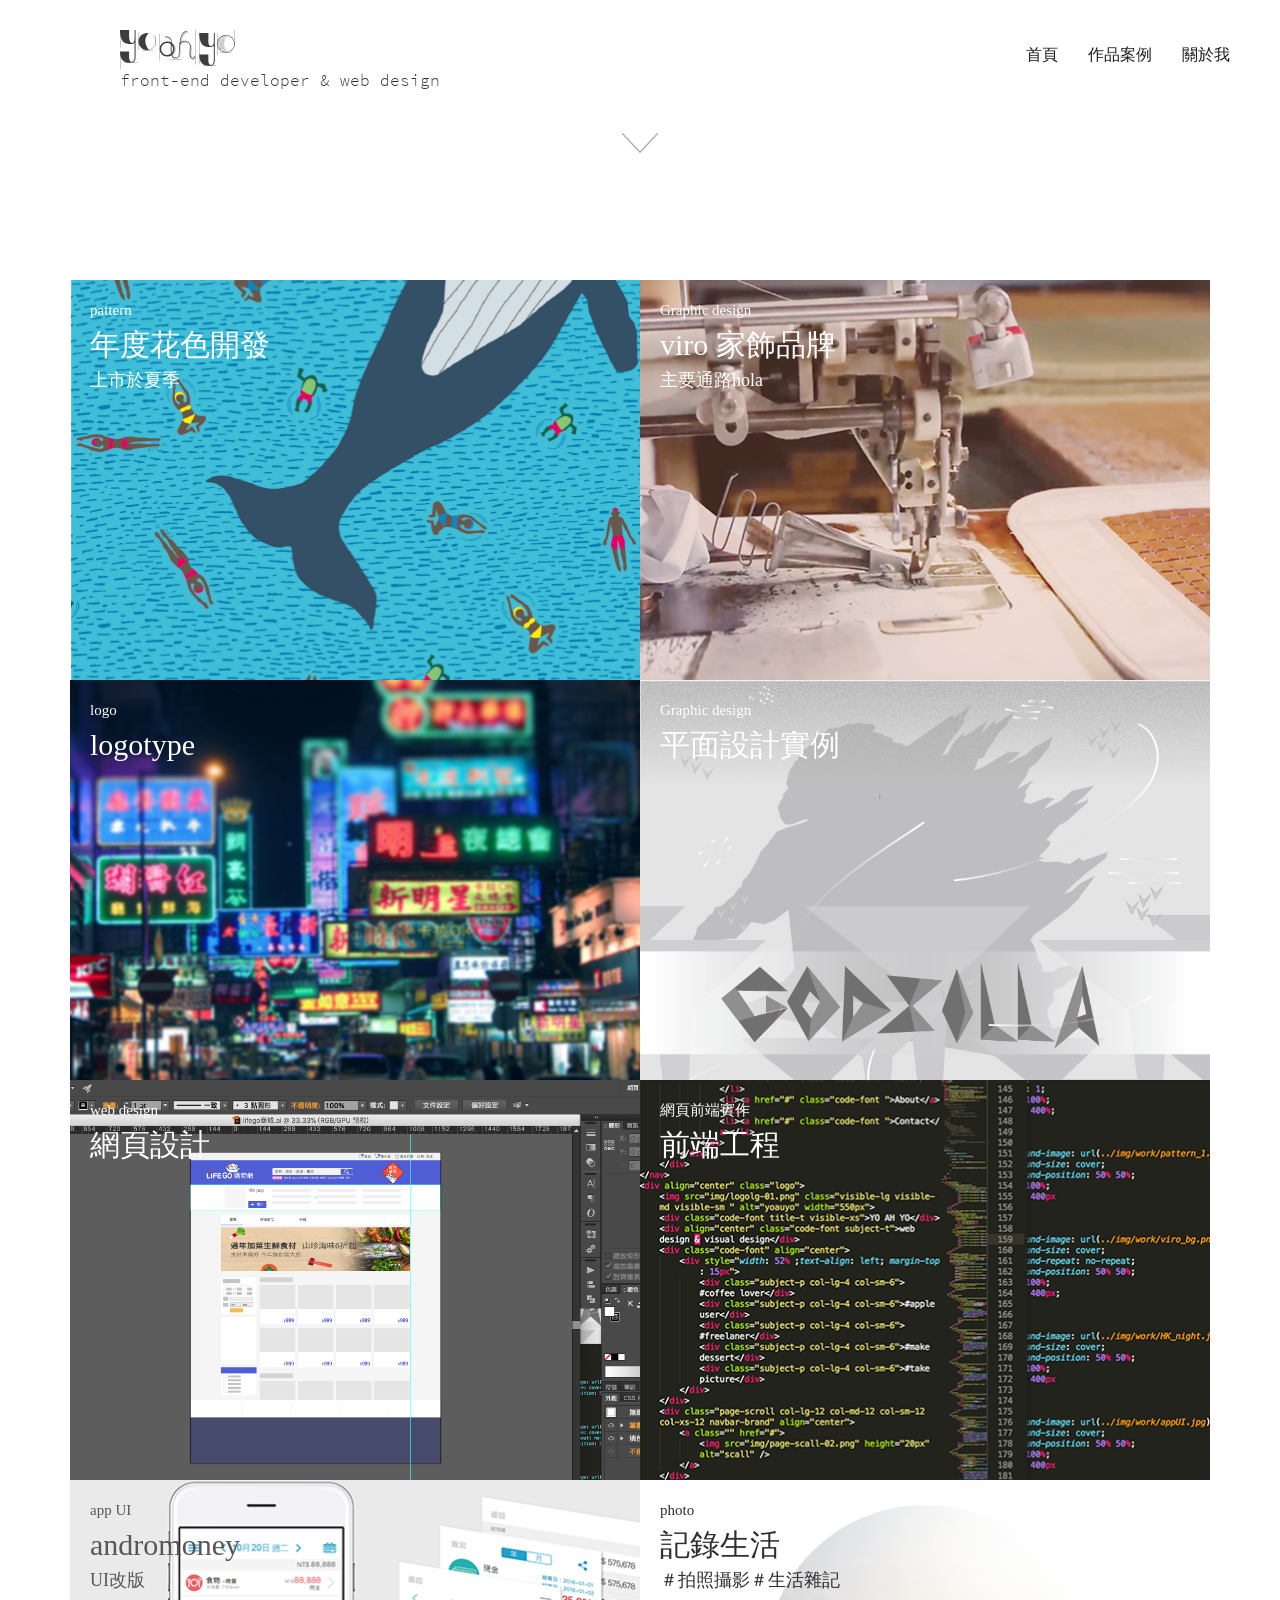
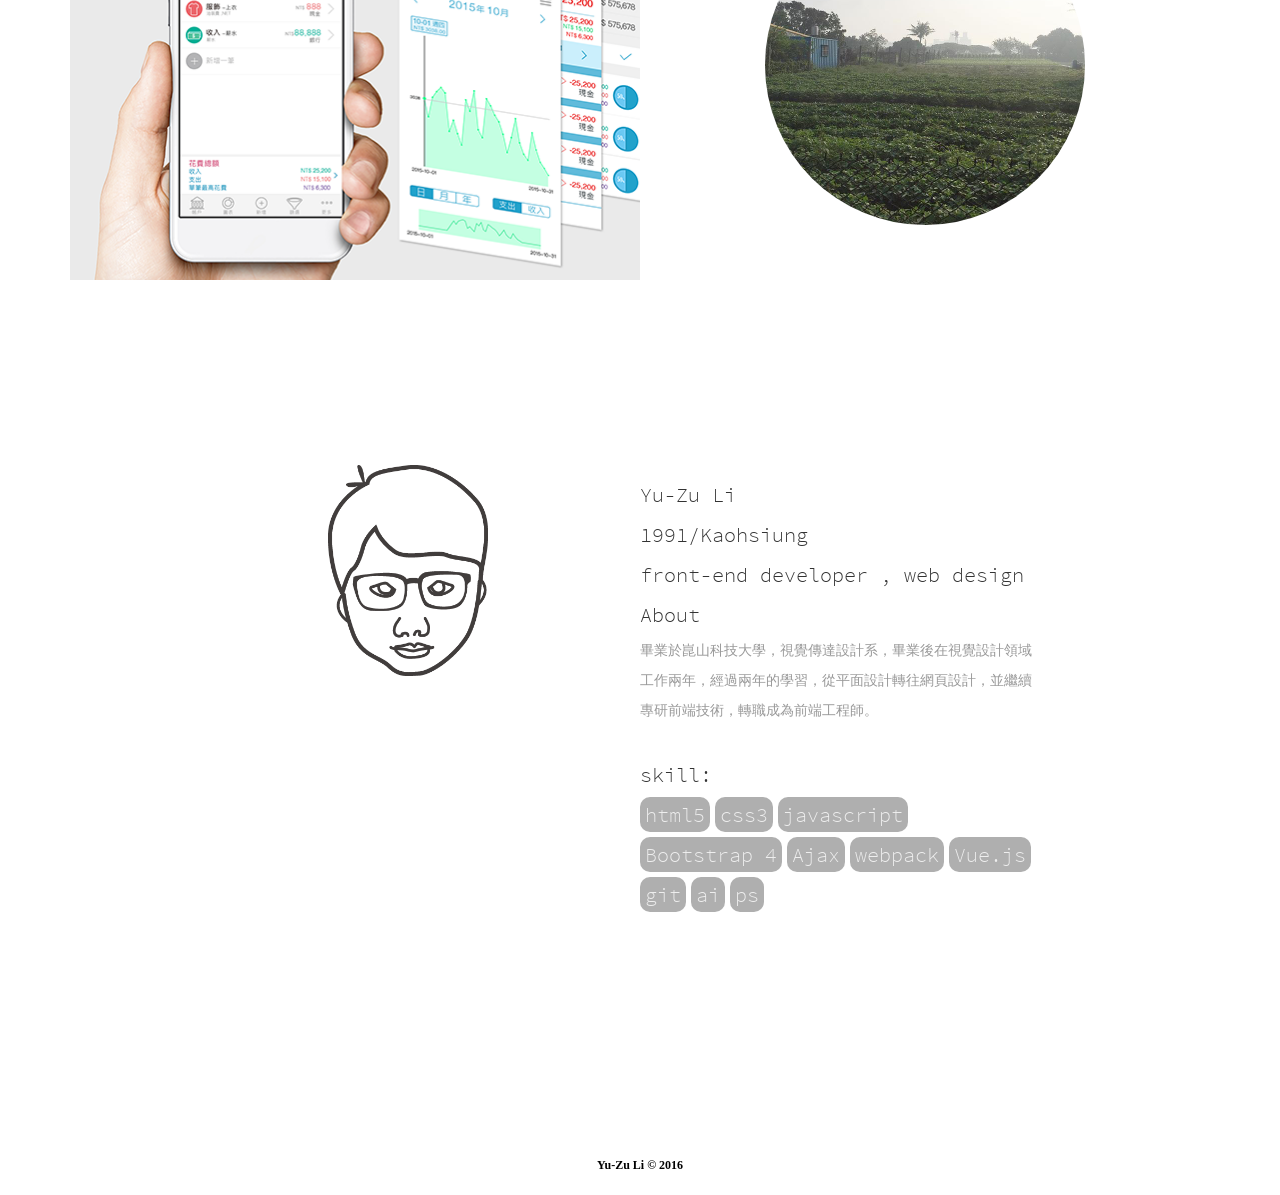
==== commit 8b1bf297: "modify website" ====
--- a/index.html
+++ b/index.html
@@ -193,6 +193,7 @@
         </div>
         <div class="ind_work">
             <div id="work" style="height: 20px"></div>
+
             <a id="myBtn">
                 <div class="work_grid col-md-6 col-sm-12 col-xs-12 ">
                     <div class="work">
@@ -243,6 +244,22 @@
                     </div>
                 </div>
             </a>
+            <a id="myBtn07">
+                <div class="work_grid col-md-6 col-sm-12 col-xs-12 ">
+                    <div class="work">
+                        <div class="work_content">
+                            <span class="work_title">Graphic design</span>
+                            <h1 class="work_h1">平面設計實例</h1>
+                            <p class="work_p"></p>
+                        </div>
+                        <div class="work_cover ">
+                            <div class="work_linear" style="background: linear-gradient(100deg, rgb(189, 189, 189) 0%,rgba(197, 197, 197, 0.26) 52%,rgba(202, 202, 202, 0.98) 99%,rgb(160, 160, 160) 100%);height: 400px;"></div>
+                        </div>
+                        <div class="work_img scroll" id="work_7" align="center">
+                        </div>
+                    </div>
+                </div>
+            </a>
             <a id="myBtn04">
                 <div class="work_grid col-md-6 col-sm-12 col-xs-12">
                     <div class="work">
@@ -259,6 +276,23 @@
                     </div>
                 </div>
             </a>
+            <a id="myBtn08">
+                <div class="work_grid col-md-6 col-sm-12 col-xs-12">
+                    <div class="work">
+                        <div class="work_content">
+                            <span class="work_title">網頁前端實作</span>
+                            <h1 class="work_h1">前端工程</h1>
+                        </div>
+                        <div class="work_cover ">
+                            <div style="background: linear-gradient(130deg, rgba(66,63,76,1) 8%,rgba(65,63,77,1) 18%,rgba(63,63,80,0.21) 48%,rgba(61,64,82,1) 79%,rgba(60,64,84,1) 100%); height: 400px;">
+                            </div>
+                        </div>
+                        <div class="work_img scroll" id="work_8" align="center">
+                        </div>
+                    </div>
+                </div>
+            </a>
+
             <a id="myBtn05">
                 <div class="work_grid col-md-6 col-sm-12 col-xs-12">
                     <div class="work">
@@ -275,6 +309,7 @@
                     </div>
                 </div>
             </a>
+
             <a id="myBtn06">
                 <div class="work_grid col-md-6 col-sm-12 col-xs-12">
                     <div class="work">
@@ -542,6 +577,64 @@
             </div>
         </div>
     </div>
+    <div class="modal fade" id="myModal07" role="dialog">
+        <div class="modal-dialog">
+            <div class="modal-content">
+                <div class="project_head ">
+                    <button type="button" class="close" data-dismiss="modal">&times;</button>
+                    <h2 class="project_title">平面設計實例</h2>
+                    <p class="project_p">UI設計、名片設計、廣告設計</p>
+                    <p class="project_p">#design</p>
+                </div>
+                <div class="project_body">
+                    <div align="center">
+                        <div style="margin:10px">
+
+
+                            <img style="margin-top: -2px" width="70%" src="img/work/graphic/banner1.png" alt="記帳app">
+                            <img style="margin-top: -2px" width="70%" src="img/work/graphic/lisa價目表-01.png" alt="記帳app">
+                            <img style="margin-top: -2px" width="70%" src="img/work/graphic/廣告-02.png" alt="記帳app">
+                            <img style="margin-top: -2px" width="50%" src="img/work/graphic/彌月房01.jpg" alt="記帳app">
+                            <img style="margin-top: -2px" width="50%" src="img/work/graphic/彌月房02.jpg" alt="記帳app">
+                            <img style="margin-top: -2px" width="50%" src="img/work/graphic/彌月房03.jpg" alt="記帳app">
+                        </div>
+                    </div>
+                </div>
+            </div>
+        </div>
+    </div>
+    <div class="modal fade" id="myModal08" role="dialog">
+        <div class="modal-dialog">
+            <div class="modal-content">
+                <div class="project_head ">
+                    <button type="button" class="close" data-dismiss="modal">&times;</button>
+                    <h2 class="project_title">網頁前端實作</h2>
+                    <p class="project_p">網頁前端實作</p>
+                    <p class="project_p">#front-end</p>
+                </div>
+                <div class="project_body">
+                    <div align="center">
+                        <div style="margin:10px">
+                            <p>javascript 實作練習</p>
+                            <p>待辦事項練習 javascript</p>
+
+                            <img style="margin-top: -2px" width="80%" src="img/work/goodidea/jstodolist.jpg" alt="記帳app">
+                            <p>待辦事項練習 jQuery</p>
+                            <img style="margin-top: -2px" width="80%" src="img/work/goodidea/jqtodolist.jpg" alt="記帳app">
+                            <p>待辦事項練習 Vue.js</p>
+                            <img style="margin-top: -2px" width="80%" src="img/work/goodidea/vuetodolist.jpg" alt="記帳app">
+                            <p>使用 Vue.js 實作購物車</p>
+                            <img style="margin-top: -2px" width="80%" src="img/work/goodidea/shopingcart.jpg" alt="記帳app">
+                            <p>專案實作</p>
+                            <img style="margin-top: -2px" width="40%" src="img/work/goodidea/hoki02.jpg" alt="記帳app">
+                            <img style="margin-top: -2px" width="40%" src="img/work/goodidea/hoki01.jpg" alt="記帳app">
+                            <img style="margin-top: -2px" width="40%" src="img/work/goodidea/hoki03.jpg" alt="記帳app">
+                        </div>
+                    </div>
+                </div>
+            </div>
+        </div>
+    </div>
     <div class="about " style="visibility: visible;" id="about">
         <div align="center" class="col-lg-6 col-md-6 col-sm-6 col-xs-12">
             <img width="160px" src="img/yuzu-01.png" alt="yuzu">
@@ -551,17 +644,20 @@
                 <li>Yu-Zu Li</li>
                 <li>1991/Kaohsiung </li>
                 <li>front-end developer , web design </li>
+                <li>About</li>
+                <li style="color: #999;line-height:30px; font-size: 14px; margin-bottom: 30px;width: 400px;">畢業於崑山科技大學，視覺傳達設計系，畢業後在視覺設計領域工作兩年，經過兩年的學習，從平面設計轉往網頁設計，並繼續專研前端技術，轉職成為前端工程師。</li>
                 <li>skill:</li>
                 <li><span class="skill">html5</span><span class="skill">css3</span><span class="skill">javascript</span></li>
                 <li><span class="skill">Bootstrap 4</span><span class="skill">Ajax</span><span class="skill">webpack</span><span class="skill">Vue.js</span></li>
                 <li><span class="skill">git</span><span class="skill">ai</span><span class="skill">ps</span></li>
+
             </ul>
         </div>
     </div>
     <div class="content col-lg-12 col-md-12 col-xs-12" align="center">
-        <div class="code-font" style="font-size: 25px">Contact me via email</div>
-        <div align="center" style="color: #999;line-height:40px; font-size: 14px; margin-bottom: 30px">網頁設計、平面設計、logo設計，請與我聯絡</div>
-        <div><a href="mailto:po8867@gmail.com" class="button" style="text-decoration:none"> EMAIL ME </a></div>
+        <!-- <div class="code-font" style="font-size: 25px">About </div> -->
+        <div align="left" style="color: #666;line-height:30px; font-size: 18px; margin-bottom: 30px;width: 400px;"></div>
+        <!-- <div><a href="mailto:po8867@gmail.com" class="button" style="text-decoration:none"> EMAIL ME </a></div> -->
 
     </div>
 
@@ -586,6 +682,12 @@
             $("#myBtn06").click(function() {
                 $("#myModal06").modal();
             });
+            $("#myBtn07").click(function() {
+                $("#myModal07").modal();
+            });
+            $("#myBtn08").click(function() {
+                $("#myModal08").modal();
+            });
         });
     </script>
 </body>
--- a/css/style.css
+++ b/css/style.css
@@ -213,7 +213,7 @@
 }
 
 #work_4 {
-    background-image: url(../img/work/code.png);
+    background-image: url(../img/work/webdisign.jpg);
     background-size: cover;
     background-position: 50% 50%;
     width: 100%;
@@ -242,6 +242,30 @@
     transition: all 0.5s
 }
 
+#work_7 {
+    background-image: url(../img/work/graphic/哥吉拉失業體-01.jpg);
+    background-size: cover;
+    background-position: top;
+    width: 100%;
+    height: 400px;
+    transition: all 0.5s
+}
+
+#work_8 {
+    background-image: url(../img/work/code.png);
+    background-size: cover;
+    background-position: 50% 50%;
+    width: 100%;
+    height: 400px;
+    transition: all 0.5s
+}
+
+.project_body p {
+    text-align: left;
+    line-height: 40px;
+    margin-left: 20px
+}
+
 .work_cover {
     position: absolute;
     padding-left: 0;
@@ -354,8 +378,6 @@
     background: rgba(255, 255, 255, 1);
     box-shadow: 1px 1px 3px #ababab;
 }
-
-.navbar-scroll.navbar-fixed-top>div ul {}
 
 
 /*.header {
